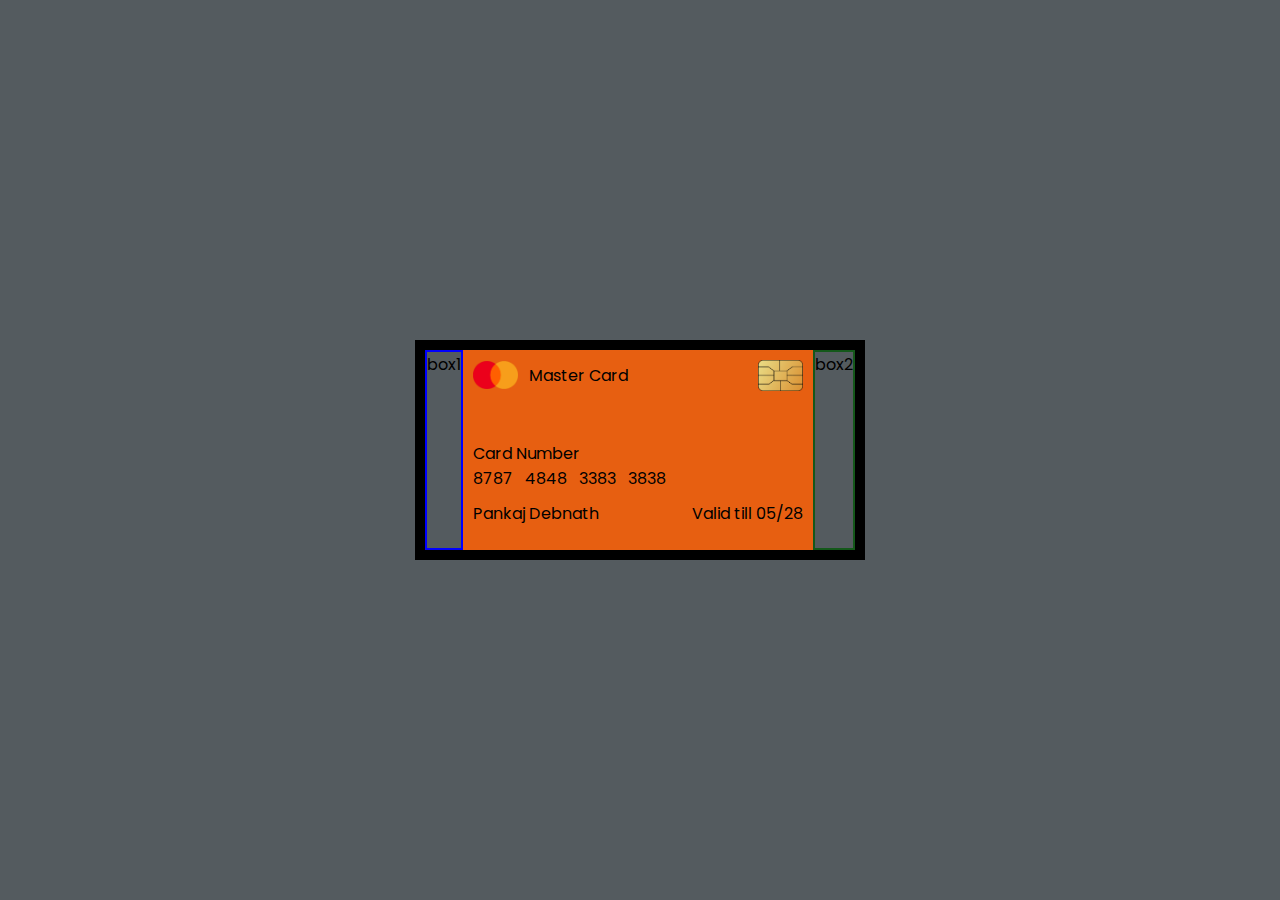
==== Credit-Card-UI/index.html @ dd65b4c0 "Created Basic Structure" ====
<!DOCTYPE html>
<html lang="en">
<head>
    <meta charset="UTF-8">
    <meta name="viewport" content="width=device-width, initial-scale=1.0">
    <title>Document</title>
    <link rel="stylesheet" href="style.css">
</head>
<body>
    <div class="content">
        <div class="first-ball">
            box1
        </div>
        <main>
            <div class="main-card">
                <div class="top-portion">
                    <img src="images/logo.png" width="45" alt="">
                    <span>Master Card</span>
                    <img src="images/chip.png" width="45" alt="">
                </div>
    
                <div class="card-details">
                    <div>Card Number</div>
                    <div class="card-num">
                        8787 &nbsp; 4848 &nbsp; 3383 &nbsp; 3838
                    </div>
                    <div class="bottom-portion">
                        <span>Pankaj Debnath</span>
                        <span>Valid till 05/28</span>
                    </div>
                </div>
            </div>
        </main>
        <div class="second-ball">
            box2
        </div>

    </div>
</body>
</html>
---- Credit-Card-UI/style.css ----
@import url("https://fonts.googleapis.com/css2?family=Poppins:ital,wght@0,100;0,200;0,300;0,400;0,500;0,600;0,700;0,800;0,900;1,100;1,200;1,300;1,400;1,500;1,600;1,700;1,800;1,900&display=swap");
*{
    padding: 0;
    margin: 0;
    font-family: "Poppins", sans-serif;
}

.content{
    display: flex;
    border: 10px solid black;
}
body{
    height:100vh;
    background-color: rgb(84, 91, 95);
    display: flex;
    align-items: center;
    justify-content: center;
}
main{
    background-color: rgb(231, 95, 17);
    width: 350px;
    height: 200px;
}
.first-ball{
    border:2px solid blue;
}
.second-ball{
    border:2px solid rgb(20, 88, 26);
}
.top-portion{
    display: flex;
    justify-content: space-between;
    align-items: center;
}
.top-portion span{
    margin-left: -120px;
}
.main-card{
    padding: 10px;
}
.card-details{
    padding-top: 50px;
}
.bottom-portion{
    display: flex;
    justify-content: space-between;
    padding-top: 10px;
}
.bottom-portion:nth-child(1){
    border: 2px solid red;
}
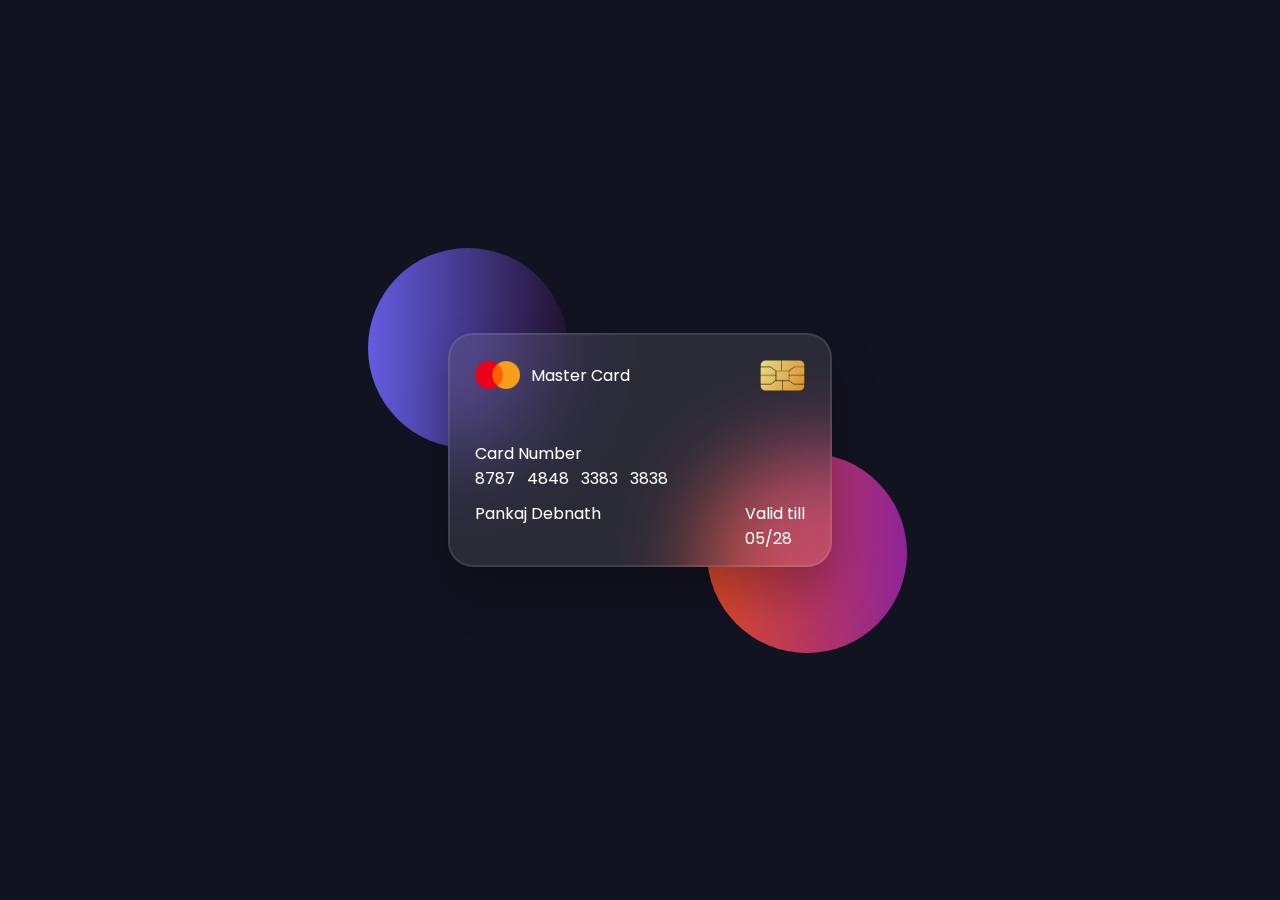
==== commit 0e9aa48a: "Added Color combinations to the project" ====
--- a/Credit-Card-UI/index.html
+++ b/Credit-Card-UI/index.html
@@ -1,15 +1,16 @@
 <!DOCTYPE html>
 <html lang="en">
+
 <head>
     <meta charset="UTF-8">
     <meta name="viewport" content="width=device-width, initial-scale=1.0">
     <title>Document</title>
     <link rel="stylesheet" href="style.css">
 </head>
+
 <body>
     <div class="content">
         <div class="first-ball">
-            box1
         </div>
         <main>
             <div class="main-card">
@@ -18,7 +19,7 @@
                     <span>Master Card</span>
                     <img src="images/chip.png" width="45" alt="">
                 </div>
-    
+
                 <div class="card-details">
                     <div>Card Number</div>
                     <div class="card-num">
@@ -26,15 +27,15 @@
                     </div>
                     <div class="bottom-portion">
                         <span>Pankaj Debnath</span>
-                        <span>Valid till 05/28</span>
+                        <span>Valid till <br>05/28</span>
                     </div>
                 </div>
             </div>
         </main>
         <div class="second-ball">
-            box2
         </div>
 
     </div>
 </body>
+
 </html>--- a/Credit-Card-UI/style.css
+++ b/Credit-Card-UI/style.css
@@ -3,30 +3,59 @@
     padding: 0;
     margin: 0;
     font-family: "Poppins", sans-serif;
+    color: white;
 }
 
 .content{
+    position: relative;
     display: flex;
-    border: 10px solid black;
+    flex-direction: row;
+    /* border: 10px solid black; */
+
 }
 body{
     height:100vh;
-    background-color: rgb(84, 91, 95);
+    background-color:#121321;
     display: flex;
     align-items: center;
     justify-content: center;
+    position: relative;
 }
 main{
-    background-color: rgb(231, 95, 17);
+    background-color: rgba(255,255,255,0.1);
     width: 350px;
     height: 200px;
+    border-radius: 25px;
+    padding: 15px;
+    position: relative;
+    z-index: 10;
+    box-shadow: 0 25px 45px rgba(0, 0, 0, 0.25);
+    border: 2px solid rgba(255,255,255,0.1);
+    backdrop-filter: blur(45px);
+
+}
+.first-ball, .second-ball {
+    position: absolute;
+    z-index: 1; /* Keep the circles behind the main card */
 }
 .first-ball{
-    border:2px solid blue;
+    background: linear-gradient(90deg,#645ce0,#f1f1);
+    width: 200px;
+    height: 200px;
+    border-radius: 100%;
+    top: -85px; /* Position it behind the top left of the card */
+    left: -80px;
 }
 .second-ball{
-    border:2px solid rgb(20, 88, 26);
+    background: linear-gradient(90deg,#db4925,#f3f8);
+    width: 150px;
+    width: 200px;
+    height: 200px;
+    border-radius: 100%;
+    margin-top: 120px;
+    right: -75px;
 }
+
 .top-portion{
     display: flex;
     justify-content: space-between;
@@ -46,6 +75,6 @@
     justify-content: space-between;
     padding-top: 10px;
 }
-.bottom-portion:nth-child(1){
-    border: 2px solid red;
+.bottom-portion span:nth-child(){
+    padding-top: 20px;
 }